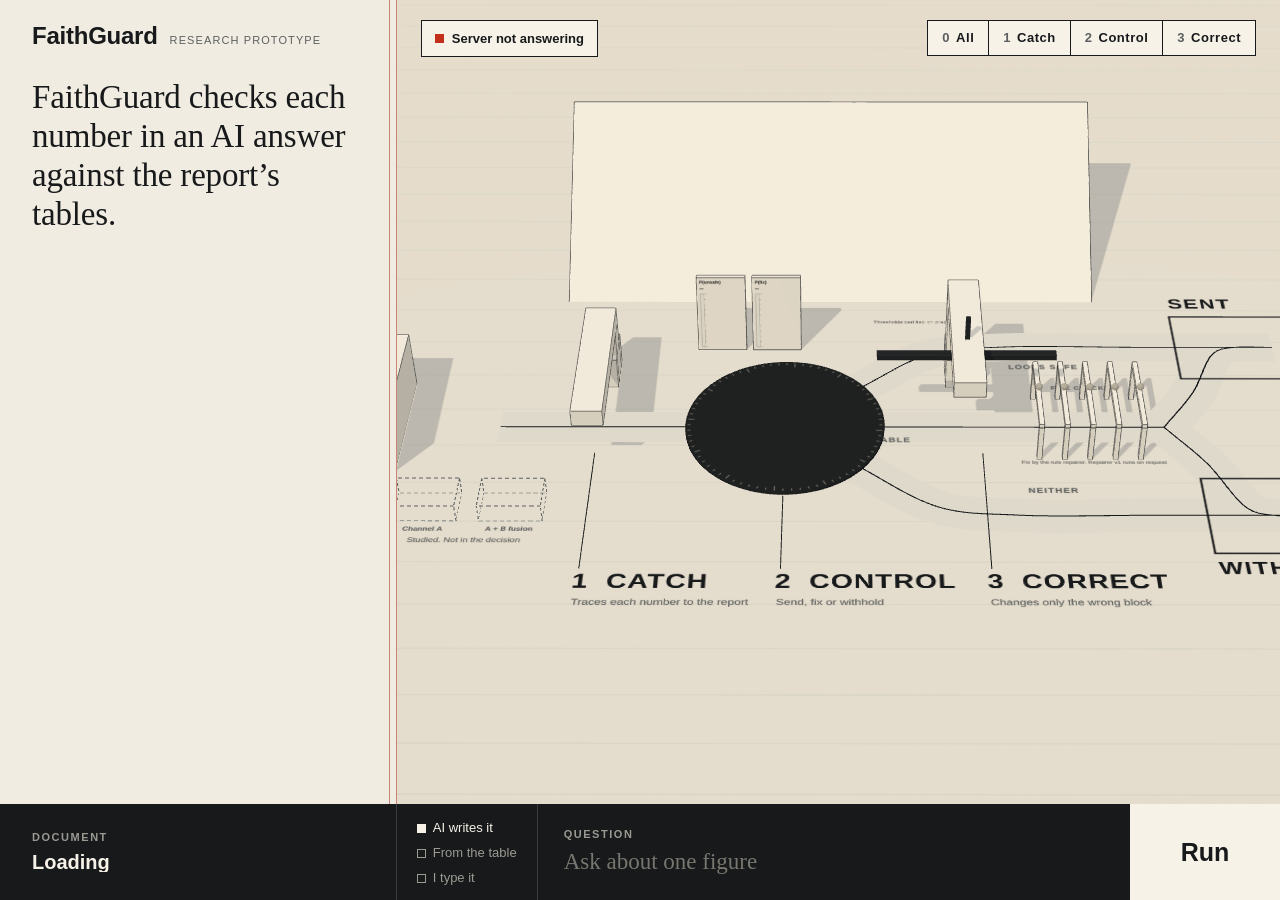
==== stage/static/index.html @ a8f6c13a "New demo: a live 3D model of the pipeline on the demo's server and rules Co-Authored-By: Claude Opus" ====
<!doctype html>
<html lang="en">
<head>
  <meta charset="utf-8">
  <title>FaithGuard</title>
  <meta name="viewport" content="width=device-width, initial-scale=1">
  <link rel="icon" href="data:,">
  <link rel="stylesheet" href="style.css">
  <script type="importmap">{ "imports": { "three": "./vendor/three.module.min.js" } }</script>
</head>
<body>
  <aside id="col">
    <div class="brand"><b>FaithGuard</b><span>Research prototype</span></div>
    <section id="readout" aria-live="polite"></section>
  </aside>

  <main id="room">
    <canvas id="stage" aria-label="A live 3D model of the FaithGuard pipeline"></canvas>
    <nav id="views" aria-label="Camera"></nav>
    <div id="live"></div>
    <aside id="sheet" hidden aria-label="Details"></aside>
  </main>

  <footer id="desk">
    <form id="ask" autocomplete="off">
      <button type="button" id="doc" aria-haspopup="listbox" aria-expanded="false"><small>Document</small><span id="docname">Loading</span></button>
      <div id="by" role="radiogroup" aria-label="Who writes the answer"></div>
      <label id="q"><small>Question</small><input id="question" placeholder="Ask about one figure" maxlength="300"></label>
      <button type="submit" id="run">Run</button>
    </form>
    <div id="mine" hidden><label><small>Your answer</small><input id="answer" placeholder="Type an answer, right or wrong" maxlength="4000"></label></div>
    <div id="menu" role="listbox" hidden></div>
  </footer>
  <div id="toast" role="status" hidden></div>
  <script type="module" src="main.js"></script>
</body>
</html>
---- stage/static/style.css ----
/* FaithGuard Stage. Paper, ink and four pencils: green traced, red wrong, ochre unsure, blue the report.
   Colour always means something. The page is a ledger: a reading column, a double red margin, then the machine. */
:root {
  --paper: #e9e4d8; --sheet: #f1ece1; --bone: #f6f2e8; --ink: #17191b; --graphite: #5c5f60; --line: #cfc9ba; --margin: #c98476;
  --red: #c2301c; --green: #1e6b4e; --ochre: #9c6508; --blue: #2a4bc7;
  --sans: Bahnschrift, "Segoe UI", Arial, sans-serif;
  --serif: "Sitka Text", Sitka, Cambria, Georgia, serif;
  --mono: "Cascadia Mono", Consolas, monospace;
  --desk: 96px; --col: clamp(390px, 31vw, 520px);
}
* { box-sizing: border-box; }
html, body { height: 100%; margin: 0; background: var(--paper); color: var(--ink); overflow: hidden; font-family: var(--sans); }
small { display: block; font: 600 11px/1 var(--sans); letter-spacing: .14em; text-transform: uppercase; color: var(--graphite); }
button { font: inherit; color: inherit; background: none; border: 0; cursor: pointer; padding: 0; }
:focus-visible { outline: 2px solid var(--blue); outline-offset: 2px; }
[hidden] { display: none !important; }

/* the reading column, ruled off like a ledger's margin */
#col { position: fixed; left: 0; top: 0; bottom: var(--desk); width: var(--col); background: var(--sheet); padding: 24px 34px 22px 32px; display: flex; flex-direction: column; overflow: hidden; }
#col::after { content: ""; position: absolute; top: 0; bottom: 0; right: 0; width: 6px; border-left: 1.5px solid var(--margin); border-right: 1.5px solid var(--margin); }
.brand { display: flex; align-items: baseline; gap: 12px; flex: none; }
.brand b { font: 700 24px/1 var(--sans); letter-spacing: -.01em; }
.brand span { font: 500 11px/1 var(--sans); letter-spacing: .1em; text-transform: uppercase; color: var(--graphite); }
#readout { flex: 1; min-height: 0; display: flex; flex-direction: column; margin-top: 30px; }

.intro h1 { font: 400 33px/1.18 var(--serif); margin: 0 0 30px; letter-spacing: -.005em; }
.try button { display: block; width: 100%; text-align: left; padding: 11px 0; border-top: 1px solid var(--line); font: 400 16.5px/1.3 var(--serif); }
.try button:last-child { border-bottom: 1px solid var(--line); }
.try button:hover { color: var(--blue); }
.try small { margin-bottom: 11px; }

.asked { font: 400 20px/1.3 var(--serif); }
.steps { list-style: none; margin: 16px 0 0; padding: 0; flex: none; }
.steps li { display: grid; grid-template-columns: 18px 76px 1fr; align-items: center; gap: 8px; height: 33px; border-top: 1px solid var(--line); font: 500 14px/1 var(--sans); color: var(--graphite); }
.steps li:last-child { border-bottom: 1px solid var(--line); }
.steps li:not(.on):not(.now) { color: #a6a294; }
.steps li.on, .steps li.now { color: var(--ink); }
.steps li.now b::after { content: ""; display: inline-block; width: 6px; height: 6px; margin-left: 6px; background: var(--blue); animation: blink .7s steps(2) infinite; }
.steps b { font-weight: 700; letter-spacing: .05em; font-size: 11.5px; text-transform: uppercase; }
.steps svg { width: 14px; height: 14px; }
.steps .num { font-variant-numeric: tabular-nums; white-space: nowrap; overflow: hidden; text-overflow: ellipsis; }
@keyframes blink { 50% { opacity: 0; } }

.result { margin-top: auto; }
.over { font: 600 11px/1 var(--sans); letter-spacing: .14em; text-transform: uppercase; color: var(--graphite); }
.word { font: 700 92px/.92 var(--sans); font-stretch: 75%; letter-spacing: -.012em; margin: 7px 0 7px -3px; }
.word.send, .word.repair { color: var(--green); } .word.abstain, .word.missed { color: var(--red); } .word.careful { color: var(--ochre); }
.line { font: 500 15.5px/1.3 var(--sans); }
.final { font: 400 21px/1.4 var(--serif); margin: 14px 0 0; max-height: 8.6em; overflow: auto; }
.final .n { font-weight: 600; cursor: pointer; text-decoration: underline; text-decoration-thickness: 2px; text-underline-offset: 4px; }
.final .n.ok { text-decoration-color: var(--green); } .final .n.bad { color: var(--red); text-decoration-color: var(--red); } .final .n.unsure { text-decoration-color: var(--ochre); text-decoration-style: dotted; }
.final .was { color: var(--red); text-decoration: line-through; text-decoration-thickness: 2px; font-size: .84em; margin-right: 6px; }
.final .now { font-weight: 600; color: var(--green); cursor: pointer; text-decoration: underline; text-decoration-thickness: 2px; text-underline-offset: 4px; }
.acts { display: flex; margin-top: 16px; }
.acts button { height: 36px; padding: 0 13px; border: 1.5px solid var(--ink); margin-right: -1.5px; font: 600 13px/1 var(--sans); background: var(--bone); white-space: nowrap; }
.acts button:hover { background: var(--ink); color: var(--bone); }
.foot { font: 400 12px/1.3 var(--sans); color: var(--graphite); margin-top: 10px; }

/* one station, in the column */
.station { margin-top: 18px; }
.station h2 { font: 700 44px/1 var(--sans); font-stretch: 75%; margin: 0 0 6px; }
.station p { font: 400 18px/1.3 var(--serif); margin: 0 0 12px; }
.station p.quiet { font: 400 13.5px/1.35 var(--sans); color: var(--graphite); margin: 10px 0 0; }
.station dl { margin: 0; display: grid; grid-template-columns: 1fr auto; font: 500 14.5px/1.2 var(--sans); }
.station dt, .station dd { margin: 0; padding: 8px 0; border-top: 1px solid var(--line); }
.station dd { text-align: right; font-weight: 700; font-variant-numeric: tabular-nums; }
.station .prog { font: 500 13px/1.45 var(--mono); margin: 12px 0 0; padding-top: 8px; border-top: 1px solid var(--line); word-break: break-word; }
.station button { margin-top: 14px; height: 36px; padding: 0 14px; border: 1.5px solid var(--ink); background: var(--bone); font: 600 13px/1 var(--sans); }
.station button:hover { background: var(--ink); color: var(--bone); }
.pass { color: var(--green); } .fail { color: var(--red); }

/* the machine */
#room { position: fixed; left: var(--col); right: 0; top: 0; bottom: var(--desk); background: var(--paper); }
#stage { position: absolute; inset: 0; width: 100%; height: 100%; display: block; }
body.flat #room { display: none; }
body.flat #col { width: 100%; padding-left: max(32px, calc(50vw - 360px)); padding-right: max(32px, calc(50vw - 360px)); }
#views { position: absolute; right: 24px; top: 20px; display: flex; border: 1.5px solid var(--ink); background: var(--bone); }
#views button { height: 34px; padding: 0 14px; font: 600 13px/34px var(--sans); letter-spacing: .04em; border-right: 1.5px solid var(--ink); }
#views button:last-child { border-right: 0; }
#views button i { font-style: normal; color: var(--graphite); margin-right: 6px; }
#views button.on { background: var(--ink); color: var(--bone); }
#views button.on i { color: #aaa; }
#live { position: absolute; left: 24px; top: 20px; height: 37px; padding: 0 13px; border: 1.5px solid var(--ink); background: var(--bone); display: flex; align-items: center; gap: 8px; font: 600 13px/1 var(--sans); color: var(--ink); }
#live i { width: 9px; height: 9px; background: var(--line); }
#live.ready i { background: var(--green); } #live.wait i { background: var(--ochre); } #live.off i { background: var(--red); }

/* the detail sheet: the full words live here, one click away */
#sheet { position: absolute; right: 0; top: 0; bottom: 0; width: min(540px, 62%); background: var(--bone); border-left: 1.5px solid var(--ink); padding: 24px 30px; overflow: auto; }
#sheet h2 { font: 700 25px/1.12 var(--sans); margin: 0 40px 12px 0; }
#sheet h3 { font: 600 11px/1 var(--sans); letter-spacing: .14em; text-transform: uppercase; color: var(--graphite); margin: 22px 0 8px; }
#sheet p, #sheet li { font: 400 15.5px/1.42 var(--serif); }
#sheet ul { list-style: none; margin: 0; padding: 0; }
#sheet li { padding: 10px 0; border-top: 1px solid var(--line); }
#sheet li.ok b { color: var(--green); } #sheet li.bad b { color: var(--red); } #sheet li.unsure b { color: var(--ochre); }
#sheet .from, #sheet .pair { font: 400 13px/1.4 var(--sans); color: var(--graphite); margin-top: 4px; }
#sheet .pair { display: grid; grid-template-columns: 110px 1fr; gap: 2px 10px; }
#sheet .close { position: absolute; right: 18px; top: 18px; width: 34px; height: 34px; border: 1.5px solid var(--ink); font: 600 16px/1 var(--sans); }
#sheet .tricks button { display: block; width: 100%; text-align: left; padding: 12px 0; border-top: 1px solid var(--line); font: 600 16px/1.2 var(--sans); }
#sheet .tricks button:hover { color: var(--blue); }
#sheet .tricks span { display: block; font: 400 13.5px/1.3 var(--sans); color: var(--graphite); margin-top: 3px; }
#sheet .tricks em { display: block; margin-top: 4px; font: 600 12px/1 var(--sans); color: var(--ochre); font-style: normal; }

/* the desk: one solid control bar, its first cell under the reading column */
#desk { position: fixed; left: 0; right: 0; bottom: 0; background: var(--ink); color: var(--bone); }
#desk small { color: #9a9a92; }
#ask { display: grid; grid-template-columns: var(--col) auto 1fr 150px; height: var(--desk); }
#doc { text-align: left; padding: 0 32px; border-right: 1px solid #3a3d40; display: flex; flex-direction: column; justify-content: center; gap: 9px; min-width: 0; }
#doc span { font: 600 20px/1 var(--sans); white-space: nowrap; overflow: hidden; text-overflow: ellipsis; max-width: 100%; }
#doc:hover { background: #24272a; }
#by { display: flex; flex-direction: column; justify-content: center; padding: 0 20px; border-right: 1px solid #3a3d40; gap: 2px; }
#by button { text-align: left; font: 500 13px/1 var(--sans); color: #9a9a92; padding: 5px 0 5px 16px; position: relative; white-space: nowrap; }
#by button::before { content: ""; position: absolute; left: 0; top: 8px; width: 7px; height: 7px; border: 1px solid #9a9a92; }
#by button.on { color: var(--bone); }
#by button.on::before { background: var(--bone); border-color: var(--bone); }
#q { display: flex; flex-direction: column; justify-content: center; gap: 9px; padding: 0 26px; min-width: 0; }
#q input, #mine input { width: 100%; background: none; border: 0; outline: 0; color: var(--bone); font: 400 23px/1.15 var(--serif); caret-color: var(--bone); padding: 0; }
#q input::placeholder, #mine input::placeholder { color: #77776f; }
#run { background: var(--bone); color: var(--ink); font: 700 25px/1 var(--sans); }
#run:hover { background: #fff; }
#run:disabled { background: #3a3d40; color: #77776f; cursor: default; }
#mine { position: absolute; left: var(--col); right: 0; bottom: var(--desk); padding: 12px 26px; background: var(--ink); }
#mine input { font-size: 19px; margin-top: 7px; }
#menu { position: absolute; left: 0; bottom: var(--desk); width: var(--col); background: var(--ink); }
#menu button { display: block; width: 100%; text-align: left; padding: 14px 32px; font: 500 16px/1.2 var(--sans); border-bottom: 1px solid #2c2f32; }
#menu button:hover, #menu button.on { background: #24272a; }
#menu button small { display: inline; margin-left: 8px; font-size: 10px; }
#toast { position: fixed; left: calc(var(--col) + 24px); right: 24px; bottom: calc(var(--desk) + 16px); background: var(--red); color: #fff; padding: 12px 18px; font: 500 15px/1.35 var(--sans); }

@media (max-width: 1100px) { :root { --col: 340px; } .word { font-size: 68px; } .final { font-size: 18px; } #ask { grid-template-columns: var(--col) auto 1fr 104px; } }
@media (prefers-reduced-motion: reduce) { .steps li.now b::after { animation: none; } }
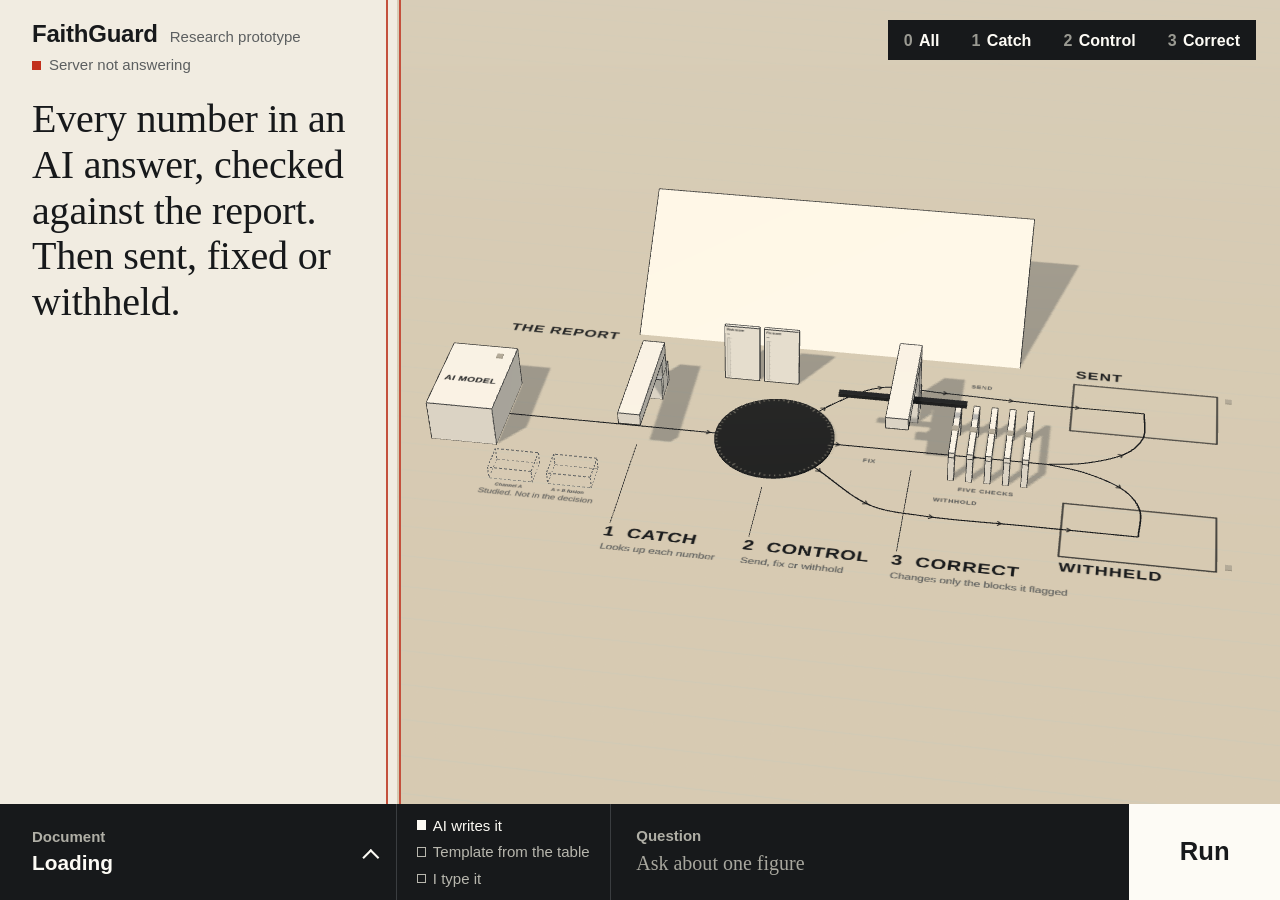
==== commit c0fb0561: "New demo: panel review applied; a stuck AI answer now falls back to the recording Scales to any scre" ====
--- a/stage/static/index.html
+++ b/stage/static/index.html
@@ -10,14 +10,13 @@
 </head>
 <body>
   <aside id="col">
-    <div class="brand"><b>FaithGuard</b><span>Research prototype</span></div>
+    <div class="brand"><b>FaithGuard</b><span>Research prototype</span><div id="live"></div></div>
     <section id="readout" aria-live="polite"></section>
   </aside>
 
   <main id="room">
     <canvas id="stage" aria-label="A live 3D model of the FaithGuard pipeline"></canvas>
     <nav id="views" aria-label="Camera"></nav>
-    <div id="live"></div>
     <aside id="sheet" hidden aria-label="Details"></aside>
   </main>
 
@@ -28,7 +27,7 @@
       <label id="q"><small>Question</small><input id="question" placeholder="Ask about one figure" maxlength="300"></label>
       <button type="submit" id="run">Run</button>
     </form>
-    <div id="mine" hidden><label><small>Your answer</small><input id="answer" placeholder="Type an answer, right or wrong" maxlength="4000"></label></div>
+    <div id="mine" hidden><label><small>Your answer</small><input id="answer" form="ask" placeholder="Type an answer, right or wrong" maxlength="4000"></label></div>
     <div id="menu" role="listbox" hidden></div>
   </footer>
   <div id="toast" role="status" hidden></div>
--- a/stage/static/style.css
+++ b/stage/static/style.css
@@ -1,130 +1,142 @@
 /* FaithGuard Stage. Paper, ink and four pencils: green traced, red wrong, ochre unsure, blue the report.
-   Colour always means something. The page is a ledger: a reading column, a double red margin, then the machine. */
+   Colour always means something. The page is a ledger: a reading column, a double red margin, then the machine.
+   Everything is in rem, and 1rem follows the window height, so the page fits a laptop and fills a projector. */
 :root {
-  --paper: #e9e4d8; --sheet: #f1ece1; --bone: #f6f2e8; --ink: #17191b; --graphite: #5c5f60; --line: #cfc9ba; --margin: #c98476;
+  --paper: #d9d1bf; --sheet: #f1ece1; --bone: #fdfbf5; --ink: #17191b; --graphite: #5c5f60; --line: #a9c0bb; --margin: #c4503c;
   --red: #c2301c; --green: #1e6b4e; --ochre: #9c6508; --blue: #2a4bc7;
   --sans: Bahnschrift, "Segoe UI", Arial, sans-serif;
   --serif: "Sitka Text", Sitka, Cambria, Georgia, serif;
   --mono: "Cascadia Mono", Consolas, monospace;
-  --desk: 96px; --col: clamp(390px, 31vw, 520px);
+  --desk: 6rem; --col: clamp(24.4rem, 31vw, 32.5rem);
 }
 * { box-sizing: border-box; }
+html { font-size: clamp(13px, 1.78vh, 20px); }
 html, body { height: 100%; margin: 0; background: var(--paper); color: var(--ink); overflow: hidden; font-family: var(--sans); }
-small { display: block; font: 600 11px/1 var(--sans); letter-spacing: .14em; text-transform: uppercase; color: var(--graphite); }
+body::after { content: ""; position: fixed; top: 0; bottom: 0; left: calc(var(--col) - 11px); width: 11px; border-left: 2px solid var(--margin); border-right: 2px solid var(--margin); z-index: 5; pointer-events: none; }
+small { display: block; font: 600 0.9375rem/1 var(--sans); color: var(--graphite); }
 button { font: inherit; color: inherit; background: none; border: 0; cursor: pointer; padding: 0; }
 :focus-visible { outline: 2px solid var(--blue); outline-offset: 2px; }
 [hidden] { display: none !important; }
 
 /* the reading column, ruled off like a ledger's margin */
-#col { position: fixed; left: 0; top: 0; bottom: var(--desk); width: var(--col); background: var(--sheet); padding: 24px 34px 22px 32px; display: flex; flex-direction: column; overflow: hidden; }
-#col::after { content: ""; position: absolute; top: 0; bottom: 0; right: 0; width: 6px; border-left: 1.5px solid var(--margin); border-right: 1.5px solid var(--margin); }
-.brand { display: flex; align-items: baseline; gap: 12px; flex: none; }
-.brand b { font: 700 24px/1 var(--sans); letter-spacing: -.01em; }
-.brand span { font: 500 11px/1 var(--sans); letter-spacing: .1em; text-transform: uppercase; color: var(--graphite); }
-#readout { flex: 1; min-height: 0; display: flex; flex-direction: column; margin-top: 30px; }
+#col { position: fixed; left: 0; top: 0; bottom: var(--desk); width: var(--col); background: var(--sheet); padding: 1.4rem 2.2rem 1.2rem 2rem; display: flex; flex-direction: column; overflow: hidden; }
+.brand { display: flex; align-items: baseline; flex-wrap: wrap; gap: 0.25rem 0.75rem; flex: none; }
+.brand b { font: 700 1.5rem/1 var(--sans); letter-spacing: -.01em; }
+.brand > span { font: 500 0.9375rem/1 var(--sans); color: var(--graphite); }
+#live { flex-basis: 100%; display: flex; align-items: center; gap: 0.5rem; font: 500 0.9375rem/1.2 var(--sans); color: var(--graphite); margin-top: 0.35rem; }
+#live i { width: 0.56rem; height: 0.56rem; background: var(--line); }
+#live.ready i { background: var(--green); } #live.wait i { background: var(--ochre); } #live.rec i { background: var(--graphite); } #live.off i { background: var(--red); }
+#readout { flex: 1; min-height: 0; display: flex; flex-direction: column; margin-top: 1.4rem; overflow-y: auto; scrollbar-width: thin; }
 
-.intro h1 { font: 400 33px/1.18 var(--serif); margin: 0 0 30px; letter-spacing: -.005em; }
-.try button { display: block; width: 100%; text-align: left; padding: 11px 0; border-top: 1px solid var(--line); font: 400 16.5px/1.3 var(--serif); }
-.try button:last-child { border-bottom: 1px solid var(--line); }
+.intro { flex: 1; display: flex; flex-direction: column; }
+.intro h1 { font: 400 2.5rem/1.14 var(--serif); margin: 0; letter-spacing: -.005em; }
+.try { margin-top: auto; }
+.try small { margin-bottom: 0.65rem; }
+.try button { display: block; width: 100%; text-align: left; padding: 0.7rem 0; border-top: 1px solid var(--line); font: 400 1.25rem/1.25 var(--serif); }
 .try button:hover { color: var(--blue); }
-.try small { margin-bottom: 11px; }
+.quiet { font: 400 1rem/1.35 var(--sans); color: var(--graphite); margin: 0.75rem 0 0; }
 
-.asked { font: 400 20px/1.3 var(--serif); }
-.steps { list-style: none; margin: 16px 0 0; padding: 0; flex: none; }
-.steps li { display: grid; grid-template-columns: 18px 76px 1fr; align-items: center; gap: 8px; height: 33px; border-top: 1px solid var(--line); font: 500 14px/1 var(--sans); color: var(--graphite); }
+.asked { font: 400 1.5rem/1.25 var(--serif); flex: none; }
+.steps { list-style: none; margin: 0.9rem 0 0; padding: 0; flex: none; }
+.steps li { display: grid; grid-template-columns: 22px 5.2rem 1fr; align-items: center; gap: 0.4rem; height: 2.5rem; border-top: 1px solid var(--line); font: 500 1.125rem/1 var(--sans); color: var(--graphite); }
 .steps li:last-child { border-bottom: 1px solid var(--line); }
-.steps li:not(.on):not(.now) { color: #a6a294; }
+.steps li:not(.on):not(.now) { color: #9c9888; }
 .steps li.on, .steps li.now { color: var(--ink); }
-.steps li.now b::after { content: ""; display: inline-block; width: 6px; height: 6px; margin-left: 6px; background: var(--blue); animation: blink .7s steps(2) infinite; }
-.steps b { font-weight: 700; letter-spacing: .05em; font-size: 11.5px; text-transform: uppercase; }
-.steps svg { width: 14px; height: 14px; }
+.steps li.now b::after { content: ""; display: inline-block; width: 0.4rem; height: 0.4rem; margin-left: 0.4rem; background: var(--blue); animation: blink .7s steps(2) infinite; }
+.steps b { font-weight: 700; font-size: 1rem; }
+.steps svg { width: 20px; height: 20px; }
 .steps .num { font-variant-numeric: tabular-nums; white-space: nowrap; overflow: hidden; text-overflow: ellipsis; }
 @keyframes blink { 50% { opacity: 0; } }
 
-.result { margin-top: auto; }
-.over { font: 600 11px/1 var(--sans); letter-spacing: .14em; text-transform: uppercase; color: var(--graphite); }
-.word { font: 700 92px/.92 var(--sans); font-stretch: 75%; letter-spacing: -.012em; margin: 7px 0 7px -3px; }
-.word.send, .word.repair { color: var(--green); } .word.abstain, .word.missed { color: var(--red); } .word.careful { color: var(--ochre); }
-.line { font: 500 15.5px/1.3 var(--sans); }
-.final { font: 400 21px/1.4 var(--serif); margin: 14px 0 0; max-height: 8.6em; overflow: auto; }
+.result { margin-top: auto; padding-top: 0.8rem; }
+.over { font: 600 0.9375rem/1 var(--sans); color: var(--graphite); }
+.word { font: 700 5.75rem/.95 var(--sans); font-stretch: 75%; letter-spacing: -.012em; margin: 0.4rem 0 0.4rem -0.2rem; }
+.word.send, .word.repair { color: var(--green); } .word.abstain, .word.now { color: var(--ink); } .word.missed { color: var(--red); } .word.careful { color: var(--ochre); }
+.line { font: 500 1.25rem/1.28 var(--sans); }
+.final { font: 400 1.625rem/1.34 var(--serif); margin: 0.8rem 0 0; }
 .final .n { font-weight: 600; cursor: pointer; text-decoration: underline; text-decoration-thickness: 2px; text-underline-offset: 4px; }
 .final .n.ok { text-decoration-color: var(--green); } .final .n.bad { color: var(--red); text-decoration-color: var(--red); } .final .n.unsure { text-decoration-color: var(--ochre); text-decoration-style: dotted; }
-.final .was { color: var(--red); text-decoration: line-through; text-decoration-thickness: 2px; font-size: .84em; margin-right: 6px; }
+.final .was { color: var(--red); text-decoration: line-through; text-decoration-thickness: 2px; font-size: .84em; margin-right: 0.35rem; }
 .final .now { font-weight: 600; color: var(--green); cursor: pointer; text-decoration: underline; text-decoration-thickness: 2px; text-underline-offset: 4px; }
-.acts { display: flex; margin-top: 16px; }
-.acts button { height: 36px; padding: 0 13px; border: 1.5px solid var(--ink); margin-right: -1.5px; font: 600 13px/1 var(--sans); background: var(--bone); white-space: nowrap; }
+.final .was.doubt { color: var(--ochre); }
+.final .now.doubt { color: var(--ink); text-decoration-color: var(--ochre); text-decoration-style: dotted; }
+.src { font: 400 0.9375rem/1.3 var(--sans); color: var(--blue); margin-top: 0.5rem; }
+.acts { display: flex; margin-top: 0.9rem; }
+.acts button { height: 2.75rem; padding: 0 0.8rem; border: 1.5px solid var(--ink); margin-right: -1.5px; font: 600 1rem/1 var(--sans); background: var(--bone); white-space: nowrap; }
 .acts button:hover { background: var(--ink); color: var(--bone); }
-.foot { font: 400 12px/1.3 var(--sans); color: var(--graphite); margin-top: 10px; }
+.foot { font: 400 1rem/1.3 var(--sans); color: var(--ink); margin-top: 0.55rem; }
+.failnote { margin-top: 1.1rem; font: 500 1.1rem/1.35 var(--sans); color: var(--red); }
+.failnote p { color: var(--graphite); font-weight: 400; }
 
 /* one station, in the column */
-.station { margin-top: 18px; }
-.station h2 { font: 700 44px/1 var(--sans); font-stretch: 75%; margin: 0 0 6px; }
-.station p { font: 400 18px/1.3 var(--serif); margin: 0 0 12px; }
-.station p.quiet { font: 400 13.5px/1.35 var(--sans); color: var(--graphite); margin: 10px 0 0; }
-.station dl { margin: 0; display: grid; grid-template-columns: 1fr auto; font: 500 14.5px/1.2 var(--sans); }
-.station dt, .station dd { margin: 0; padding: 8px 0; border-top: 1px solid var(--line); }
-.station dd { text-align: right; font-weight: 700; font-variant-numeric: tabular-nums; }
-.station .prog { font: 500 13px/1.45 var(--mono); margin: 12px 0 0; padding-top: 8px; border-top: 1px solid var(--line); word-break: break-word; }
-.station button { margin-top: 14px; height: 36px; padding: 0 14px; border: 1.5px solid var(--ink); background: var(--bone); font: 600 13px/1 var(--sans); }
+.station { margin-top: auto; padding-top: 0.8rem; }
+.station h2 { font: 700 2.75rem/1 var(--sans); font-stretch: 75%; margin: 0 0 0.35rem; }
+.station > p { font: 400 1.25rem/1.28 var(--serif); margin: 0 0 0.7rem; }
+.station > p.quiet { font: 400 1rem/1.35 var(--sans); margin: 0.6rem 0 0; }
+.station dl { margin: 0; display: grid; grid-template-columns: 1fr auto; font: 500 1.125rem/1.2 var(--sans); }
+.station dt, .station dd { margin: 0; padding: 0.4rem 0; border-top: 1px solid var(--line); }
+.station dd { text-align: right; font-weight: 700; font-variant-numeric: tabular-nums; padding-left: 0.8rem; }
+.station .prog { font: 500 0.875rem/1.45 var(--mono); margin: 0.7rem 0 0; padding-top: 0.5rem; border-top: 1px solid var(--line); word-break: break-word; }
+.station .prog b { font-family: var(--sans); }
+.station button { margin-top: 0.8rem; height: 2.5rem; padding: 0 0.85rem; border: 1.5px solid var(--ink); background: var(--bone); font: 600 1rem/1 var(--sans); }
 .station button:hover { background: var(--ink); color: var(--bone); }
 .pass { color: var(--green); } .fail { color: var(--red); }
 
 /* the machine */
 #room { position: fixed; left: var(--col); right: 0; top: 0; bottom: var(--desk); background: var(--paper); }
 #stage { position: absolute; inset: 0; width: 100%; height: 100%; display: block; }
-body.flat #room { display: none; }
-body.flat #col { width: 100%; padding-left: max(32px, calc(50vw - 360px)); padding-right: max(32px, calc(50vw - 360px)); }
-#views { position: absolute; right: 24px; top: 20px; display: flex; border: 1.5px solid var(--ink); background: var(--bone); }
-#views button { height: 34px; padding: 0 14px; font: 600 13px/34px var(--sans); letter-spacing: .04em; border-right: 1.5px solid var(--ink); }
-#views button:last-child { border-right: 0; }
-#views button i { font-style: normal; color: var(--graphite); margin-right: 6px; }
-#views button.on { background: var(--ink); color: var(--bone); }
-#views button.on i { color: #aaa; }
-#live { position: absolute; left: 24px; top: 20px; height: 37px; padding: 0 13px; border: 1.5px solid var(--ink); background: var(--bone); display: flex; align-items: center; gap: 8px; font: 600 13px/1 var(--sans); color: var(--ink); }
-#live i { width: 9px; height: 9px; background: var(--line); }
-#live.ready i { background: var(--green); } #live.wait i { background: var(--ochre); } #live.off i { background: var(--red); }
+body.flat #stage, body.flat #views { display: none; }
+body.flat #room { left: 0; background: none; pointer-events: none; }
+body.flat #sheet { pointer-events: auto; }
+body.flat #col { width: 100%; padding-left: max(2rem, calc(50vw - 24rem)); padding-right: max(2rem, calc(50vw - 24rem)); }
+body.flat::after { display: none; }
+#views { position: absolute; right: 1.5rem; top: 1.25rem; display: flex; background: var(--ink); color: var(--bone); }
+#views button { height: 2.5rem; padding: 0 1rem; font: 600 1rem/2.5rem var(--sans); }
+#views button i { font-style: normal; color: #9a9a92; margin-right: 0.4rem; }
+#views button.on { background: var(--bone); color: var(--ink); box-shadow: inset 0 0 0 2px var(--ink); }
+#views button.on i { color: var(--graphite); }
 
 /* the detail sheet: the full words live here, one click away */
-#sheet { position: absolute; right: 0; top: 0; bottom: 0; width: min(540px, 62%); background: var(--bone); border-left: 1.5px solid var(--ink); padding: 24px 30px; overflow: auto; }
-#sheet h2 { font: 700 25px/1.12 var(--sans); margin: 0 40px 12px 0; }
-#sheet h3 { font: 600 11px/1 var(--sans); letter-spacing: .14em; text-transform: uppercase; color: var(--graphite); margin: 22px 0 8px; }
-#sheet p, #sheet li { font: 400 15.5px/1.42 var(--serif); }
+#sheet { position: absolute; right: 0; top: 0; bottom: 0; width: min(36rem, 62%); background: var(--bone); border-left: 1.5px solid var(--ink); padding: 1.5rem 1.9rem; overflow: auto; }
+#sheet h2 { font: 700 1.6rem/1.14 var(--sans); margin: 0 2.5rem 0.75rem 0; }
+#sheet h3 { font: 600 0.9375rem/1 var(--sans); color: var(--graphite); margin: 1.4rem 0 0.5rem; }
+#sheet p, #sheet li { font: 400 1.0625rem/1.42 var(--serif); }
 #sheet ul { list-style: none; margin: 0; padding: 0; }
-#sheet li { padding: 10px 0; border-top: 1px solid var(--line); }
+#sheet li { padding: 0.6rem 0; border-top: 1px solid var(--line); }
 #sheet li.ok b { color: var(--green); } #sheet li.bad b { color: var(--red); } #sheet li.unsure b { color: var(--ochre); }
-#sheet .from, #sheet .pair { font: 400 13px/1.4 var(--sans); color: var(--graphite); margin-top: 4px; }
-#sheet .pair { display: grid; grid-template-columns: 110px 1fr; gap: 2px 10px; }
-#sheet .close { position: absolute; right: 18px; top: 18px; width: 34px; height: 34px; border: 1.5px solid var(--ink); font: 600 16px/1 var(--sans); }
-#sheet .tricks button { display: block; width: 100%; text-align: left; padding: 12px 0; border-top: 1px solid var(--line); font: 600 16px/1.2 var(--sans); }
+#sheet .from, #sheet .pair { font: 400 0.875rem/1.4 var(--sans); color: var(--graphite); margin-top: 0.25rem; }
+#sheet .pair { display: grid; grid-template-columns: 7rem 1fr; gap: 0.1rem 0.6rem; }
+#sheet .close { position: absolute; right: 1.1rem; top: 1.1rem; width: 2.2rem; height: 2.2rem; border: 1.5px solid var(--ink); font: 600 1rem/1 var(--sans); }
+#sheet .tricks button { display: block; width: 100%; text-align: left; padding: 0.75rem 0; border-top: 1px solid var(--line); font: 600 1.0625rem/1.2 var(--sans); }
 #sheet .tricks button:hover { color: var(--blue); }
-#sheet .tricks span { display: block; font: 400 13.5px/1.3 var(--sans); color: var(--graphite); margin-top: 3px; }
-#sheet .tricks em { display: block; margin-top: 4px; font: 600 12px/1 var(--sans); color: var(--ochre); font-style: normal; }
+#sheet .tricks span { display: block; font: 400 0.9375rem/1.3 var(--sans); color: var(--graphite); margin-top: 0.2rem; }
+#sheet .tricks em { display: block; margin-top: 0.25rem; font: 600 0.875rem/1 var(--sans); color: var(--ochre); font-style: normal; }
 
 /* the desk: one solid control bar, its first cell under the reading column */
-#desk { position: fixed; left: 0; right: 0; bottom: 0; background: var(--ink); color: var(--bone); }
-#desk small { color: #9a9a92; }
-#ask { display: grid; grid-template-columns: var(--col) auto 1fr 150px; height: var(--desk); }
-#doc { text-align: left; padding: 0 32px; border-right: 1px solid #3a3d40; display: flex; flex-direction: column; justify-content: center; gap: 9px; min-width: 0; }
-#doc span { font: 600 20px/1 var(--sans); white-space: nowrap; overflow: hidden; text-overflow: ellipsis; max-width: 100%; }
+#desk { position: fixed; left: 0; right: 0; bottom: 0; background: var(--ink); color: var(--bone); z-index: 6; }
+#desk small { color: #b0afa6; }
+#ask { display: grid; grid-template-columns: var(--col) auto 1fr 9.4rem; height: var(--desk); }
+#doc { position: relative; text-align: left; padding: 0 3rem 0 2rem; border-right: 1px solid #3a3d40; display: flex; flex-direction: column; justify-content: center; gap: 0.5rem; min-width: 0; }
+#doc::after { content: ""; position: absolute; right: 1.2rem; top: 50%; width: 0.6rem; height: 0.6rem; border-right: 2px solid var(--bone); border-bottom: 2px solid var(--bone); transform: rotate(-135deg); }
+#doc span { font: 600 1.3rem/1.1 var(--sans); white-space: nowrap; overflow: hidden; text-overflow: ellipsis; max-width: 100%; }
 #doc:hover { background: #24272a; }
-#by { display: flex; flex-direction: column; justify-content: center; padding: 0 20px; border-right: 1px solid #3a3d40; gap: 2px; }
-#by button { text-align: left; font: 500 13px/1 var(--sans); color: #9a9a92; padding: 5px 0 5px 16px; position: relative; white-space: nowrap; }
-#by button::before { content: ""; position: absolute; left: 0; top: 8px; width: 7px; height: 7px; border: 1px solid #9a9a92; }
+#by { display: flex; flex-direction: column; justify-content: center; padding: 0 1.25rem; border-right: 1px solid #3a3d40; gap: 0.1rem; }
+#by button { text-align: left; font: 500 0.9375rem/1 var(--sans); color: #b8b7ae; padding: 0.32rem 0 0.32rem 1rem; position: relative; white-space: nowrap; }
+#by button::before { content: ""; position: absolute; left: 0; top: 0.5rem; width: 0.45rem; height: 0.45rem; border: 1px solid #b8b7ae; }
 #by button.on { color: var(--bone); }
 #by button.on::before { background: var(--bone); border-color: var(--bone); }
-#q { display: flex; flex-direction: column; justify-content: center; gap: 9px; padding: 0 26px; min-width: 0; }
-#q input, #mine input { width: 100%; background: none; border: 0; outline: 0; color: var(--bone); font: 400 23px/1.15 var(--serif); caret-color: var(--bone); padding: 0; }
-#q input::placeholder, #mine input::placeholder { color: #77776f; }
-#run { background: var(--bone); color: var(--ink); font: 700 25px/1 var(--sans); }
+#q { display: flex; flex-direction: column; justify-content: center; gap: 0.5rem; padding: 0 1.6rem; min-width: 0; }
+#q input, #mine input { width: 100%; background: none; border: 0; outline: 0; color: var(--bone); font: 400 1.25rem/1.2 var(--serif); caret-color: var(--bone); padding: 0; text-overflow: ellipsis; }
+#q input::placeholder, #mine input::placeholder { color: #a8a79e; }
+#run { background: var(--bone); color: var(--ink); font: 700 1.6rem/1 var(--sans); }
 #run:hover { background: #fff; }
-#run:disabled { background: #3a3d40; color: #77776f; cursor: default; }
-#mine { position: absolute; left: var(--col); right: 0; bottom: var(--desk); padding: 12px 26px; background: var(--ink); }
-#mine input { font-size: 19px; margin-top: 7px; }
+#run:disabled { background: #3a3d40; color: #8a8a82; cursor: default; }
+#mine { position: absolute; left: var(--col); right: 0; bottom: var(--desk); padding: 0.75rem 1.6rem; background: var(--ink); }
+#mine input { margin-top: 0.45rem; }
 #menu { position: absolute; left: 0; bottom: var(--desk); width: var(--col); background: var(--ink); }
-#menu button { display: block; width: 100%; text-align: left; padding: 14px 32px; font: 500 16px/1.2 var(--sans); border-bottom: 1px solid #2c2f32; }
+#menu button { display: block; width: 100%; text-align: left; padding: 0.85rem 2rem; font: 500 1.0625rem/1.2 var(--sans); border-bottom: 1px solid #2c2f32; }
 #menu button:hover, #menu button.on { background: #24272a; }
-#menu button small { display: inline; margin-left: 8px; font-size: 10px; }
-#toast { position: fixed; left: calc(var(--col) + 24px); right: 24px; bottom: calc(var(--desk) + 16px); background: var(--red); color: #fff; padding: 12px 18px; font: 500 15px/1.35 var(--sans); }
+#menu button small { display: inline; margin-left: 0.5rem; font-size: 0.8rem; }
+#toast { position: fixed; left: calc(var(--col) + 1.5rem); right: 1.5rem; bottom: calc(var(--desk) + 1rem); background: var(--red); color: #fff; padding: 0.75rem 1.1rem; font: 500 1rem/1.35 var(--sans); z-index: 7; }
 
-@media (max-width: 1100px) { :root { --col: 340px; } .word { font-size: 68px; } .final { font-size: 18px; } #ask { grid-template-columns: var(--col) auto 1fr 104px; } }
 @media (prefers-reduced-motion: reduce) { .steps li.now b::after { animation: none; } }
